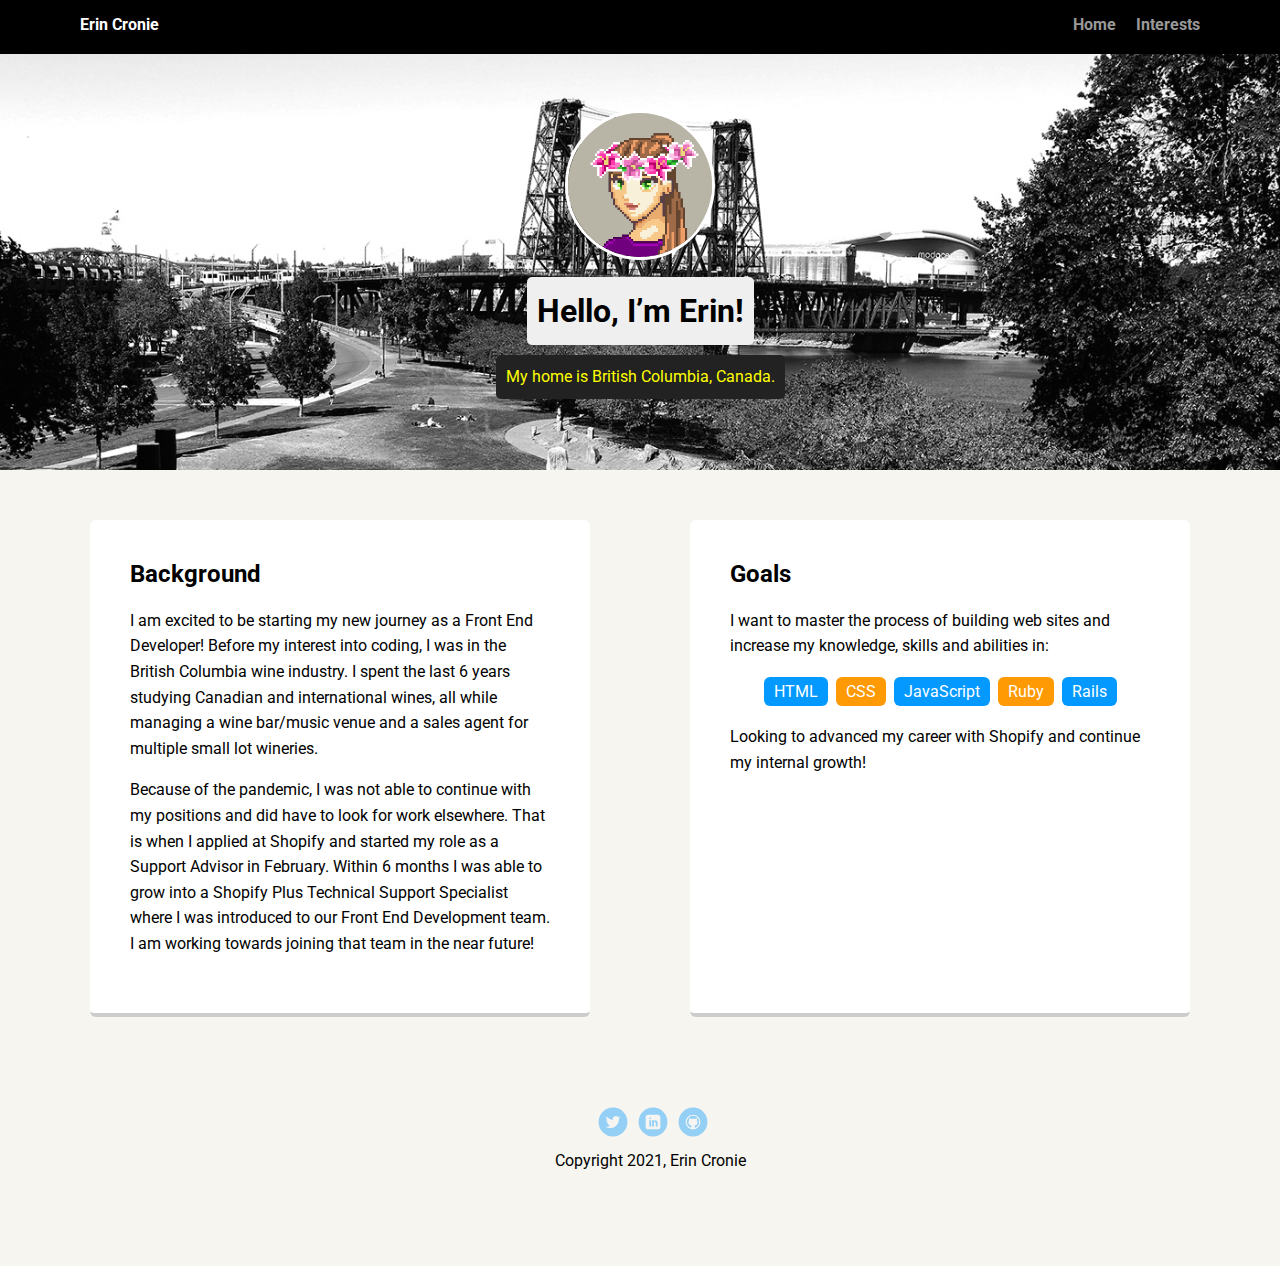
==== index.html @ a0b2d6d5 "Customized HTML" ====
<!doctype html>
<html lang="en">
<head>
  <meta charset="utf-8">
  <title>Erin Cronie's Profile</title>
  <meta name="viewport" content="width=device-width, initial-scale=1.0">
  <link rel="stylesheet" href="styles.css">
  <link href="https://fonts.googleapis.com/css?family=Muli%7CRoboto:400,300,500,700,900" rel="stylesheet"></head>
  <body>

    <div class="main-nav">
        <ul class="nav">
          <li class="name">Erin Cronie</li>
          <li><a href="#">Home</a></li>
          <li><a href="#">Interests</a></li>
        </ul>
    </div>

    <header>
      <img src="images/Erin Cronie .png" alt="Digitl art of Erin" class="profile-image">
      <h1 class="tag name">Hello, I’m Erin!</h1>
      <p class="tag location">My home is British Columbia, Canada.</p>
    </header>

    <main class="flex">
      <div class="card">
        <h2>Background</h2>
        <p>I am excited to be starting my new journey as a Front End Developer! Before my interest into coding, I was in the British Columbia wine industry.  I spent the last 6 years studying Canadian and international wines, all while managing a wine bar/music venue and a sales agent for multiple small lot wineries. </p>
        <p>Because of the pandemic, I was not able to continue with my positions and did have to look for work elsewhere. That is when I applied at Shopify and started my role as a Support Advisor in February. Within 6 months I was able to grow into a Shopify Plus Technical Support Specialist where I was introduced to our Front End Development team. I am working towards joining that team in the near future!</p>
      </div> 

      <div class="card">
        <h2>Goals</h2>
        <p>I want to master the process of building web sites and increase my knowledge, skills and abilities in:</p>
        <ul class="skills">
          <li>HTML</li>
          <li>CSS</li>
          <li>JavaScript</li>
          <li>Ruby</li>
          <li>Rails</li>
        </ul>
        <p>Looking to advanced my career with Shopify and continue my internal growth!</p>
      </div> 

    </main>
    <footer>
      <ul>
        <li><a href="https://twitter.com/Ehrenfelser_" class="social twitter">Twitter</a></li>
        <li><a href="https://www.linkedin.com/in/erin-cronie" class="social linkedin">LinkedIn</a></li>
        <li><a href="https://github.com/ehrenfelser" class="social github">Github</a></li>
      </ul>
      <p class="copyright">Copyright 2021, Erin Cronie</p>
    </footer>
  </body>
  </html>
---- styles.css ----
/* Global Layout Set-up */
* { 
  box-sizing: border-box;
}
  
body {
  margin: 0;
  padding: 0;
  text-align: center;
  font-family: 'Roboto', sans-serif;
  color: black;
  background: #f7f5f0;
}
/* Link Styles */

a {
  text-decoration: none;
  color: #999;
}
a:hover {
  color: #6633ff;
}

/* Section Styles */

.main-nav {
  width: 100%;
  background: black;
  min-height: 30px;
  padding: 10px;
  position: fixed;
  text-align: center;
}
.nav {
  display: flex;
  justify-content: space-around;
  font-weight: 700;
  list-style-type: none;
  margin: 0 auto;
  padding: 0;
}

.nav .name {
    display: block;
    margin-right: auto;
    color: white;
}
.nav li {
  padding: 5px 10px 10px 10px;
}
.nav a {
  transition: all .5s;
}
.nav a:hover {
  color: white
}

header {
  text-align: center;
  background: url('images/portland.jpg') no-repeat top center ;
  background-size: cover;
  overflow: hidden;
  padding-top: 60px;
}
header {
  line-height: 1.5;
}
header .profile-image {
  margin-top: 50px;
  width: 150px;
  height: 150px;
  border-radius: 50%;
  border: 3px solid white;
  transition: all .5s;
}
header .profile-image:hover {
  transform: scale(1.2) rotate(5deg);
}
.tag {
  background-color: #efefef;
  color: black;
  padding: 10px;
  border-radius: 5px;
  display: table;
  margin: 10px auto;
} 
.location {
  background-color: #222;
  color: yellow;
}
.card {
  margin: 30px;
  padding: 20px 40px 40px;
  max-width: 500px;
  text-align: left;
  background: #fff;
  border-bottom: 4px solid #ccc;
  border-radius: 6px;
  transition: all .5s;
}
.card:hover {
  border-color: #ff99ff;
}

ul.skills {
  padding: 0;
  text-align: center;
}

.skills li {
  border-radius: 6px;
  display: inline-block;
  background: #ff9904;
  color: white;
  padding: 5px 10px;
  margin: 2px;
}

.skills li:nth-child(odd) {
  background: #0399ff;
}

footer {
  width: 100%;
  min-height: 30px;
  padding: 20px 0 40px 20px;
}

footer .copyright {
  top: -8px;
  font-size: .75em;
}

footer ul {
  list-style-type: none;
  margin: 0;
  padding: 0;
}

footer ul li {
  display: inline-block;
}

a.social {
  display: inline-block;
  text-indent: -9999px;
  margin-left: 5px;
  width: 30px;
  height: 30px;
  background-size: 30px 30px;
  opacity: .4;
  transition: all .5s;
}
a.twitter {
  background-image: url(images/twitter.svg);
}
a.linkedin {
  background-image: url(images/linkedin.svg);
}
a.github {
  background-image: url(images/github.svg);
}
a.social:hover {
  opacity: 1;
}
.clearfix {
  clear: both;
}

/* Styles for larger screens */
@media screen and (min-width: 720px) {
  
  .flex {
      display: -ms-flexbox;      /* TWEENER - IE 10 */
      display: flex; 
      max-width: 1200px;
      -ms-flex-pack: distribute;
      justify-content: space-around;
      margin: 0 auto;
  }

  header {
    min-height: 470px;
  }

  .nav {
    max-width: 1200px;
    padding: 0 30px;
  }


  main {
    padding-top: 20px;
  }

  main p {
    line-height: 1.6em;
  }

  footer {
    font-size: 1.3em;
    max-width: 1200px;
    margin: 40px auto;
  }

}
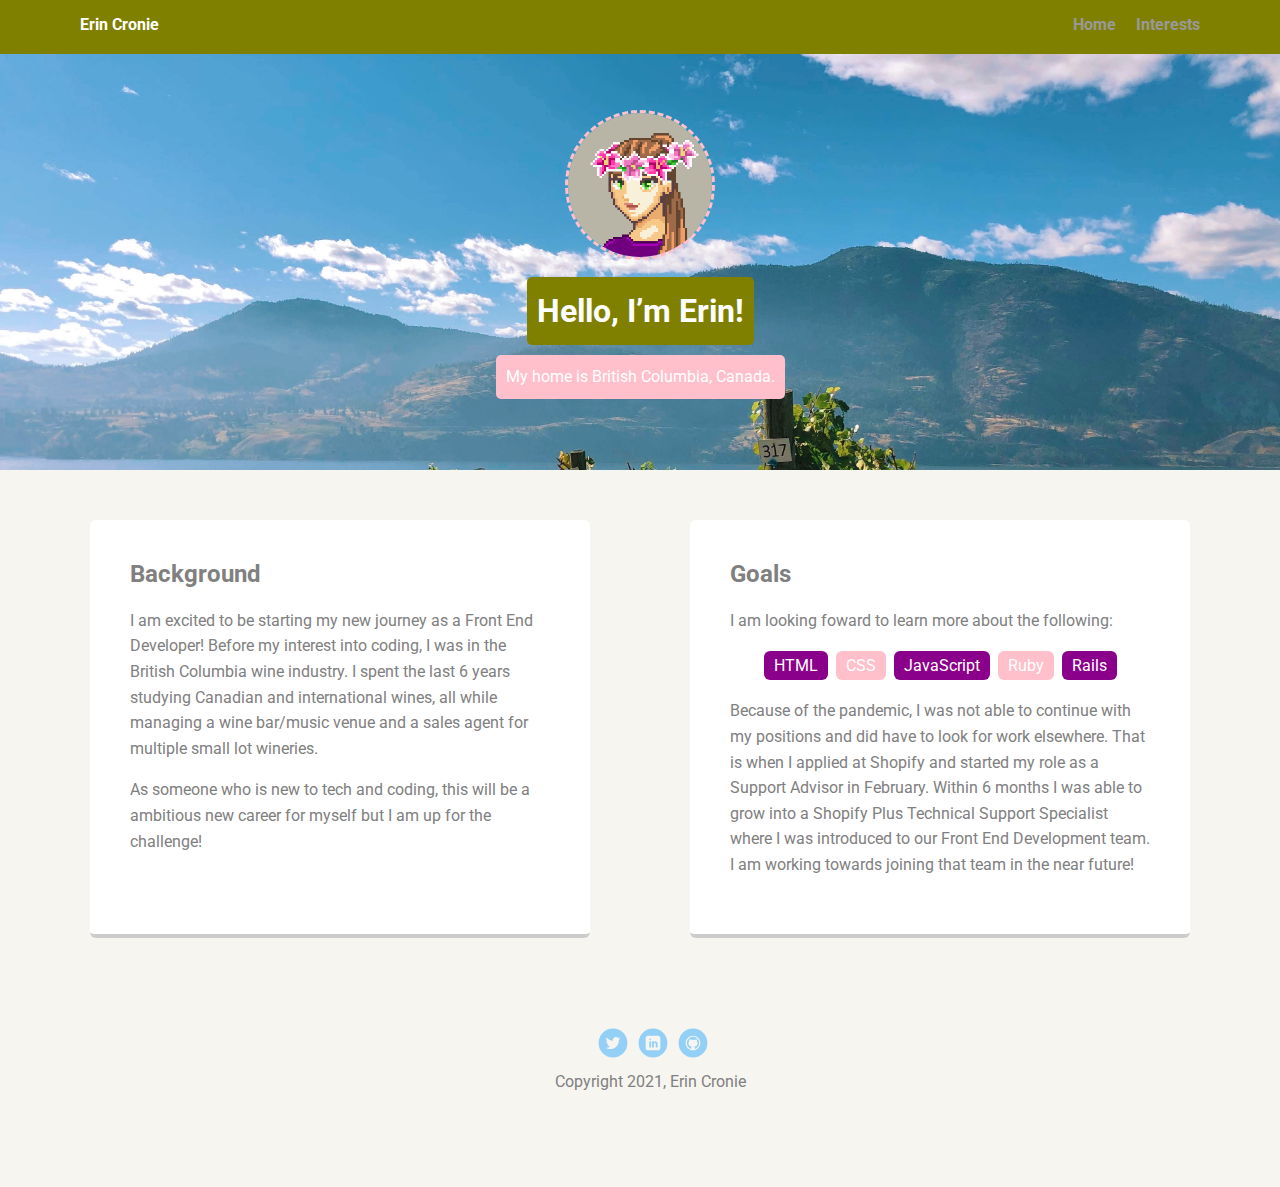
==== commit 4e84ea6e: "CSS has been customized" ====
--- a/index.html
+++ b/index.html
@@ -26,20 +26,21 @@
       <div class="card">
         <h2>Background</h2>
         <p>I am excited to be starting my new journey as a Front End Developer! Before my interest into coding, I was in the British Columbia wine industry.  I spent the last 6 years studying Canadian and international wines, all while managing a wine bar/music venue and a sales agent for multiple small lot wineries. </p>
-        <p>Because of the pandemic, I was not able to continue with my positions and did have to look for work elsewhere. That is when I applied at Shopify and started my role as a Support Advisor in February. Within 6 months I was able to grow into a Shopify Plus Technical Support Specialist where I was introduced to our Front End Development team. I am working towards joining that team in the near future!</p>
+        <p>As someone who is new to tech and coding, this will be a ambitious new career for myself but I am up for the challenge!</p>
+        
       </div> 
 
       <div class="card">
         <h2>Goals</h2>
-        <p>I want to master the process of building web sites and increase my knowledge, skills and abilities in:</p>
+        <p>I am looking foward to learn more about the following:</p>
         <ul class="skills">
           <li>HTML</li>
           <li>CSS</li>
           <li>JavaScript</li>
           <li>Ruby</li>
           <li>Rails</li>
-        </ul>
-        <p>Looking to advanced my career with Shopify and continue my internal growth!</p>
+        </ul> 
+        <p>Because of the pandemic, I was not able to continue with my positions and did have to look for work elsewhere. That is when I applied at Shopify and started my role as a Support Advisor in February. Within 6 months I was able to grow into a Shopify Plus Technical Support Specialist where I was introduced to our Front End Development team. I am working towards joining that team in the near future!</p>
       </div> 
 
     </main>
--- a/styles.css
+++ b/styles.css
@@ -8,7 +8,7 @@
   padding: 0;
   text-align: center;
   font-family: 'Roboto', sans-serif;
-  color: black;
+  color: gray;
   background: #f7f5f0;
 }
 /* Link Styles */
@@ -25,7 +25,7 @@
 
 .main-nav {
   width: 100%;
-  background: black;
+  background: olive;
   min-height: 30px;
   padding: 10px;
   position: fixed;
@@ -57,10 +57,11 @@
 
 header {
   text-align: center;
-  background: url('images/portland.jpg') no-repeat top center ;
+  background: url('images/project\ background.jpg') no-repeat top center ;
   background-size: cover;
   overflow: hidden;
   padding-top: 60px;
+  
 }
 header {
   line-height: 1.5;
@@ -70,23 +71,24 @@
   width: 150px;
   height: 150px;
   border-radius: 50%;
-  border: 3px solid white;
+  border: 3px dashed pink;
   transition: all .5s;
 }
 header .profile-image:hover {
   transform: scale(1.2) rotate(5deg);
+
 }
 .tag {
-  background-color: #efefef;
-  color: black;
+  background-color: olive;
+  color: white;
   padding: 10px;
   border-radius: 5px;
   display: table;
   margin: 10px auto;
 } 
 .location {
-  background-color: #222;
-  color: yellow;
+  background-color: pink;
+  color: white;
 }
 .card {
   margin: 30px;
@@ -110,14 +112,14 @@
 .skills li {
   border-radius: 6px;
   display: inline-block;
-  background: #ff9904;
+  background: pink;
   color: white;
   padding: 5px 10px;
   margin: 2px;
 }
 
 .skills li:nth-child(odd) {
-  background: #0399ff;
+  background: darkmagenta;
 }
 
 footer {
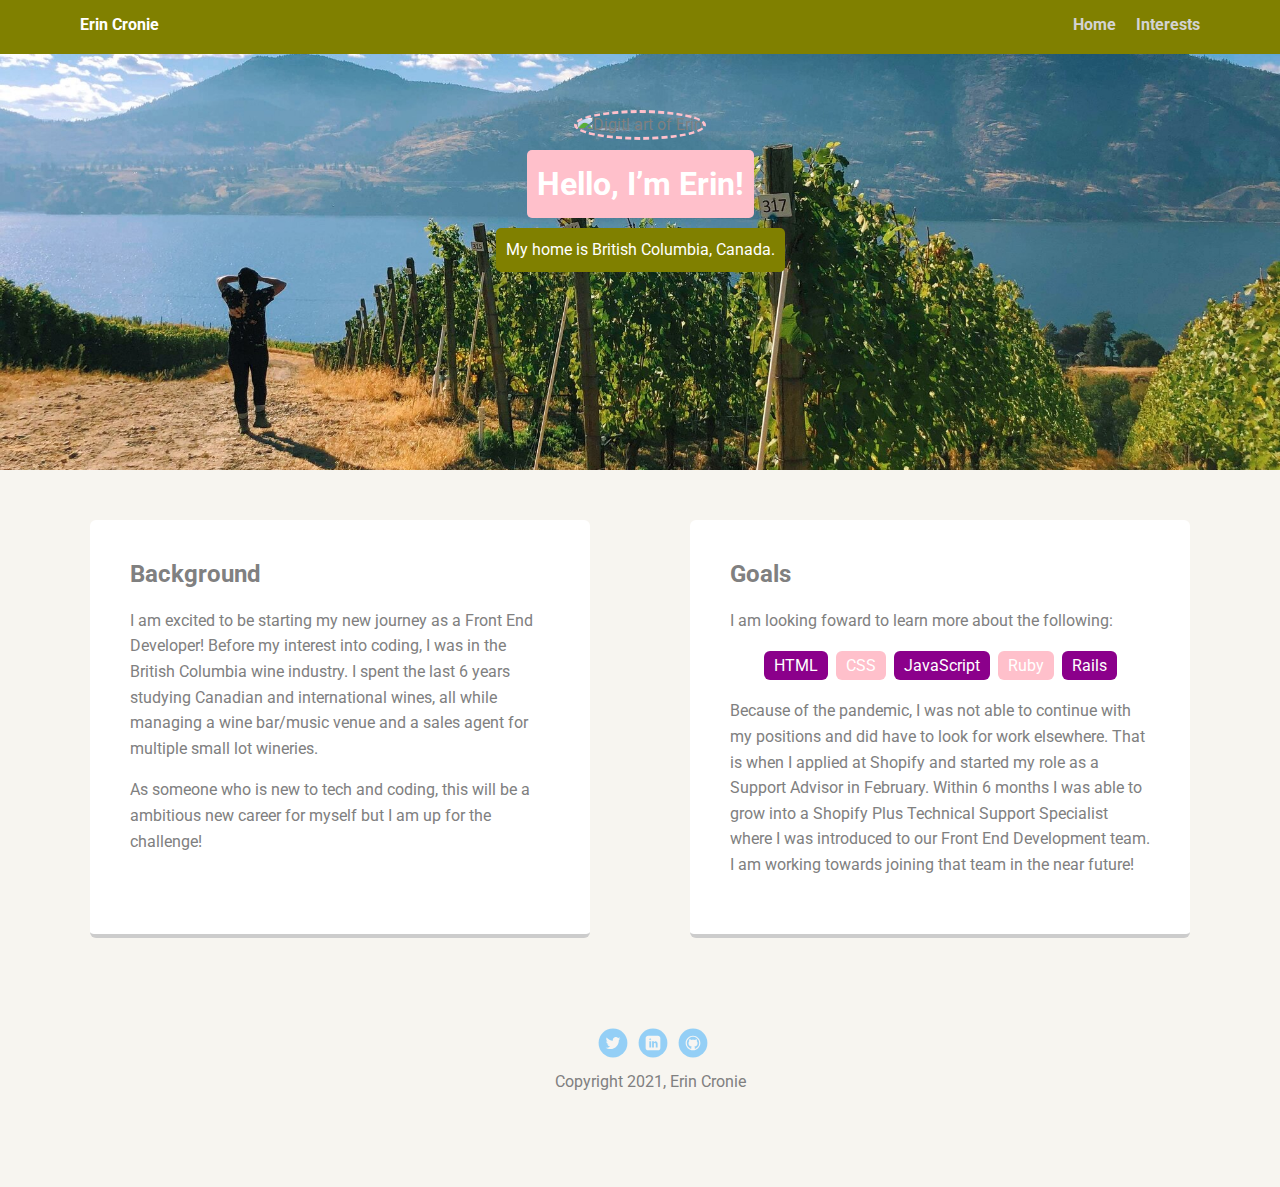
==== commit dc9219c2: "final review" ====
--- a/index.html
+++ b/index.html
@@ -11,13 +11,13 @@
     <div class="main-nav">
         <ul class="nav">
           <li class="name">Erin Cronie</li>
-          <li><a href="#">Home</a></li>
-          <li><a href="#">Interests</a></li>
+          <li><a href="index.html">Home</a></li>
+          <li><a href="interests.html">Interests</a></li>
         </ul>
     </div>
 
     <header>
-      <img src="images/Erin Cronie .png" alt="Digitl art of Erin" class="profile-image">
+      <img src="images/Erin-Cronie.png" alt="Digitl art of Erin" class="profile-image">
       <h1 class="tag name">Hello, I’m Erin!</h1>
       <p class="tag location">My home is British Columbia, Canada.</p>
     </header>
--- a/styles.css
+++ b/styles.css
@@ -8,17 +8,17 @@
   padding: 0;
   text-align: center;
   font-family: 'Roboto', sans-serif;
-  color: gray;
+  color:gray;
   background: #f7f5f0;
 }
 /* Link Styles */
 
 a {
   text-decoration: none;
-  color: #999;
+  color: lightgray;
 }
 a:hover {
-  color: #6633ff;
+  color: olivedrab;
 }
 
 /* Section Styles */
@@ -30,6 +30,7 @@
   padding: 10px;
   position: fixed;
   text-align: center;
+  
 }
 .nav {
   display: flex;
@@ -38,6 +39,7 @@
   list-style-type: none;
   margin: 0 auto;
   padding: 0;
+  
 }
 
 .nav .name {
@@ -57,7 +59,7 @@
 
 header {
   text-align: center;
-  background: url('images/project\ background.jpg') no-repeat top center ;
+  background: url('images/resized-background.jpg') no-repeat center ;
   background-size: cover;
   overflow: hidden;
   padding-top: 60px;
@@ -79,7 +81,7 @@
 
 }
 .tag {
-  background-color: olive;
+  background-color: pink;
   color: white;
   padding: 10px;
   border-radius: 5px;
@@ -87,7 +89,7 @@
   margin: 10px auto;
 } 
 .location {
-  background-color: pink;
+  background-color:olive;
   color: white;
 }
 .card {
@@ -101,7 +103,7 @@
   transition: all .5s;
 }
 .card:hover {
-  border-color: #ff99ff;
+  border-color: darkmagenta;
 }
 
 ul.skills {
